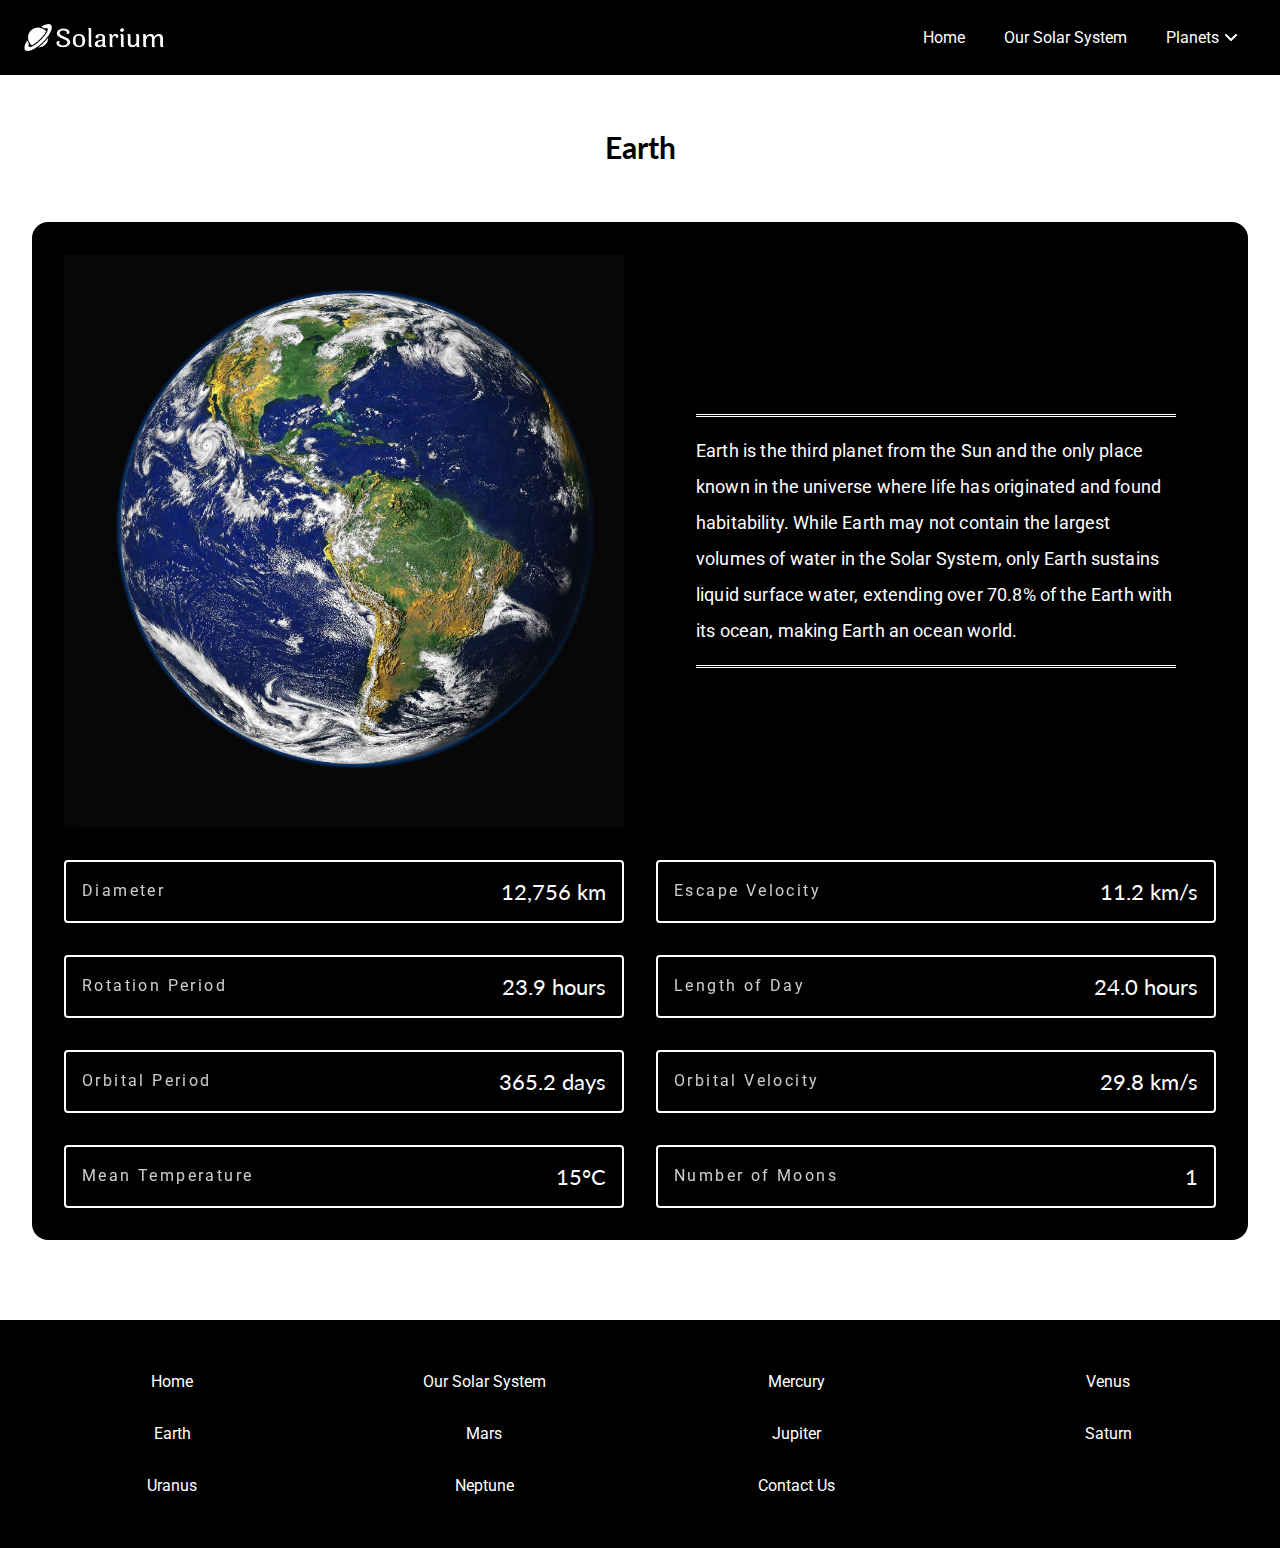
==== pages/earth.html @ 2299483e "Create all planet pages" ====
<!DOCTYPE html>
<html lang="en">
  <head>
    <meta charset="UTF-8" />
    <meta http-equiv="X-UA-Compatible" content="IE=edge" />
    <meta name="viewport" content="width=device-width, initial-scale=1.0" />
    <link rel="preconnect" href="https://fonts.googleapis.com" />
    <link rel="preconnect" href="https://fonts.gstatic.com" crossorigin />
    <link
      href="https://fonts.googleapis.com/css2?family=Lato:wght@700&family=Roboto:wght@400;500&display=swap"
      rel="stylesheet"
    />
    <link rel="stylesheet" href="../styles.css" />
    <title>Solarium Earth Page</title>
  </head>
  <body>
    <header class="header">
      <img class="header__logo" src="../assets/logo.png" alt="solarium-logo" />
      <nav class="header__nav">
        <a class="header__link" href="/index.html">Home</a>
        <a class="header__link" href="/pages/planets.html">Our Solar System</a>
        <div class="header__dropdown">
          <p class="header__dropdown_heading">Planets</p>
          <img
            class="header__dropdown_icon"
            src="../assets/icon-down-arrow.svg"
            alt="down-arrow"
          />
          <div class="header__dropdown_box">
            <a class="header__link" href="/pages/mercury.html">Mercury</a>
            <a class="header__link" href="/pages/venus.html">Venus</a>
            <a class="header__link" href="/pages/earth.html">Earth</a>
            <a class="header__link" href="/pages/mars.html">Mars</a>
            <a class="header__link" href="/pages/jupiter.html">Jupiter</a>
            <a class="header__link" href="/pages/saturn.html">Saturn</a>
            <a class="header__link" href="/pages/uranus.html">Uranus</a>
            <a class="header__link" href="/pages/neptune.html">Neptune</a>
          </div>
        </div>
      </nav>
    </header>
    <section class="planet">
      <h2 class="planet__heading">Earth</h2>
      <div class="planet__box">
        <div class="planet__img_box">
          <img
            class="planet__img"
            src="../assets/img-earth.jpg"
            alt="earth-planet"
          />
        </div>
        <div class="planet__description_box">
          <p class="planet__description">
            Earth is the third planet from the Sun and the only place known in
            the universe where life has originated and found habitability. While
            Earth may not contain the largest volumes of water in the Solar
            System, only Earth sustains liquid surface water, extending over
            70.8% of the Earth with its ocean, making Earth an ocean world.
          </p>
        </div>
        <div class="planet__info_box">
          <div class="planet__info">
            <p class="planet__info_label">Diameter</p>
            <p class="planet__info_value">12,756 km</p>
          </div>
          <div class="planet__info">
            <p class="planet__info_label">Escape Velocity</p>
            <p class="planet__info_value">11.2 km/s</p>
          </div>
          <div class="planet__info">
            <p class="planet__info_label">Rotation Period</p>
            <p class="planet__info_value">23.9 hours</p>
          </div>
          <div class="planet__info">
            <p class="planet__info_label">Length of Day</p>
            <p class="planet__info_value">24.0 hours</p>
          </div>
          <div class="planet__info">
            <p class="planet__info_label">Orbital Period</p>
            <p class="planet__info_value">365.2 days</p>
          </div>
          <div class="planet__info">
            <p class="planet__info_label">Orbital Velocity</p>
            <p class="planet__info_value">29.8 km/s</p>
          </div>
          <div class="planet__info">
            <p class="planet__info_label">Mean Temperature</p>
            <p class="planet__info_value">15&deg;C</p>
          </div>
          <div class="planet__info">
            <p class="planet__info_label">Number of Moons</p>
            <p class="planet__info_value">1</p>
          </div>
        </div>
      </div>
    </section>
    <footer class="footer">
      <a class="footer__link" href="/index.html">Home</a>
      <a class="footer__link" href="/pages/planets.html">Our Solar System</a>
      <a class="footer__link" href="/pages/mercury.html">Mercury</a>
      <a class="footer__link" href="/pages/venus.html">Venus</a>
      <a class="footer__link" href="/pages/earth.html">Earth</a>
      <a class="footer__link" href="/pages/mars.html">Mars</a>
      <a class="footer__link" href="/pages/jupiter.html">Jupiter</a>
      <a class="footer__link" href="/pages/saturn.html">Saturn</a>
      <a class="footer__link" href="/pages/uranus.html">Uranus</a>
      <a class="footer__link" href="/pages/neptune.html">Neptune</a>
      <a class="footer__link" href="">Contact Us</a>
    </footer>
  </body>
</html>
---- styles.css ----
* {
  box-sizing: border-box;
}

body {
  margin: 0;
}

.header {
  display: flex;
  flex-direction: row;
  justify-content: center;
  align-items: center;
  width: 100%;
  background-color: #000000;
  padding: 1.5rem;
}

.header__logo {
  user-select: none;
  width: 8.75rem;
  filter: brightness(0) invert(1);
  margin-right: auto;
}

.header__nav {
  display: flex;
  flex-direction: row;
  justify-content: space-around;
  align-items: center;
  width: 100%;
  max-width: 22rem;
  margin-left: 2rem;
}

.header__link {
  user-select: none;
  cursor: pointer;
  text-align: center;
  color: #ffffff;
  font-family: "Roboto", sans-serif;
  text-decoration: none;
  text-underline-offset: 0.5rem;
  margin: 0;
}

.header__link:hover {
  text-decoration: underline;
}

.header__dropdown {
  position: relative;
  display: flex;
  flex-direction: row;
  justify-content: center;
  align-items: center;
}

.header__dropdown:hover .header__dropdown_box {
  display: flex;
}

.header__dropdown_heading {
  user-select: none;
  color: #ffffff;
  font-family: "Roboto", sans-serif;
  padding: 1.5rem 0;
  margin: -1.5rem 0;
}

.header__dropdown_icon {
  width: 0.75rem;
  filter: brightness(0) invert(1);
  margin-left: 0.35rem;
}

.header__dropdown_box {
  position: absolute;
  top: 1.5rem;
  left: -1.5rem;
  display: none;
  flex-direction: column;
  justify-content: flex-start;
  align-items: flex-start;
  background-color: #000000;
  border-radius: 0.5rem;
  padding: 1.5rem 1.5rem 0.75rem;
}

.header__dropdown_box .header__link {
  margin-bottom: 1rem;
}

.intro {
  display: flex;
  flex-direction: row;
  justify-content: space-between;
  align-items: stretch;
  width: 100%;
  background-color: #ffffff;
}

.intro__text_box {
  display: flex;
  flex-direction: column;
  justify-content: center;
  align-items: flex-start;
  padding: 5rem;
  margin-left: auto;
  margin-right: auto;
}

.intro__heading {
  max-width: 23rem;
  font-family: "Lato", sans-serif;
  font-size: 2rem;
  line-height: 2.5rem;
  margin: 0 0 2rem 0;
}

.intro__button {
  all: unset;
  user-select: none;
  cursor: pointer;
  background-color: #000000;
  color: #ffffff;
  font-family: "Roboto", sans-serif;
  font-size: 0.9rem;
  font-weight: 500;
  border: 0.15rem solid #000000;
  border-radius: 1.5rem;
  padding: 0.75rem 2rem;
  transition: 0.25s ease-in-out;
}

.intro__button:hover {
  background-color: transparent;
  color: #000000;
}

.intro__img_box {
  display: flex;
}

.intro__img {
  object-fit: cover;
  width: 100%;
  max-width: 65rem;
}

.gallery {
  display: grid;
  grid-template-columns: 1fr 1fr 1fr 1fr;
  row-gap: 3rem;
  justify-items: center;
  align-items: center;
  width: 100%;
  background-color: #000000;
  padding: 5rem 0;
}

.gallery__img {
  user-select: none;
  width: 10rem;
}

.newsletter {
  display: flex;
  flex-direction: column;
  justify-content: flex-start;
  align-items: center;
  width: 100%;
  padding: 3.5rem;
}

.newsletter__heading {
  text-align: center;
  font-family: "Lato", sans-serif;
  font-size: 1.75rem;
  line-height: 2rem;
  margin: 0;
}

.newsletter__paragraph {
  text-align: center;
  max-width: 25rem;
  font-family: "Roboto", sans-serif;
  line-height: 1.5rem;
  margin-bottom: 2rem;
}

.newsletter__form {
  width: 100%;
}

.newsletter__box {
  display: flex;
  flex-direction: column;
  justify-content: flex-start;
  align-items: center;
  width: 100%;
}

.newsletter__input {
  width: 100%;
  max-width: 15rem;
  font-family: "Roboto", sans-serif;
  border: 0.1rem solid #808080;
  border-radius: 0.5rem;
  outline-color: #000000;
  padding: 0.75rem;
  margin-bottom: 1.25rem;
}

.newsletter__input::placeholder {
  font-family: "Roboto", sans-serif;
  opacity: 0.6;
}

.newsletter__button {
  all: unset;
  user-select: none;
  cursor: pointer;
  background-color: #000000;
  color: #ffffff;
  font-family: "Roboto", sans-serif;
  font-size: 0.9rem;
  font-weight: 500;
  border: 0.15rem solid #000000;
  border-radius: 1.5rem;
  padding: 0.75rem 3rem;
  margin-top: 0.5rem;
  transition: 0.25s ease-in-out;
}

.newsletter__button:hover {
  background-color: transparent;
  color: #000000;
}

.footer {
  display: grid;
  grid-template-columns: 1fr 1fr 1fr 1fr;
  justify-items: center;
  row-gap: 1.5rem;
  column-gap: 1rem;
  width: 100%;
  background-color: #000000;
  padding: 3rem 1.5rem;
}

.footer__link {
  user-select: none;
  cursor: pointer;
  text-align: center;
  color: #ffffff;
  font-family: "Roboto", sans-serif;
  line-height: 1.75rem;
  text-decoration: none;
  text-underline-offset: 0.5rem;
  margin: 0;
}

.footer__link:hover {
  text-decoration: underline;
}

.planets {
  display: flex;
  flex-direction: column;
  justify-content: flex-start;
  align-items: center;
  padding: 2rem 2rem 5rem;
}

.planets__heading {
  text-align: center;
  font-family: "Lato", sans-serif;
  font-size: 1.85rem;
  line-height: 2rem;
  margin-bottom: 3.6rem;
}

.planets__table {
  text-align: center;
  width: 100%;
  max-width: 70rem;
  background-color: #000000;
  border-radius: 1rem;
}

.planets__table td {
  padding: 1rem;
}

.planets__img {
  user-select: none;
  width: 35vw;
  max-width: 25rem;
}

.planets__box {
  display: flex;
  flex-direction: column;
  justify-content: center;
  align-items: center;
  min-height: 10.5rem;
}

.planets__name {
  color: #ffffff;
  font-family: "Lato", sans-serif;
  font-size: 1.375rem;
  line-height: 1.5rem;
  text-decoration: overline underline;
  text-underline-offset: 0.55rem;
  margin: 0 0 1.5rem 0;
}

.planets__info {
  color: #ffffff;
  font-family: "Roboto", sans-serif;
  font-size: 0.975rem;
  line-height: 1rem;
  margin: 0.425rem 0;
}

.planets__info_label {
  font-weight: 500;
}

.planets__button {
  all: unset;
  user-select: none;
  cursor: pointer;
  background-color: #ffffff;
  color: #000000;
  font-family: "Roboto", sans-serif;
  font-size: 0.9rem;
  font-weight: 500;
  border: 0.15rem solid #ffffff;
  border-radius: 1.5rem;
  padding: 0.75rem 2rem;
  margin-top: 1.25rem;
  transition: 0.25s ease-in-out;
}

.planets__button:hover {
  background-color: transparent;
  color: #ffffff;
}

.planet {
  display: flex;
  flex-direction: column;
  justify-content: flex-start;
  align-items: center;
  padding: 2rem 2rem 5rem;
}

.planet__heading {
  text-align: center;
  font-family: "Lato", sans-serif;
  font-size: 1.85rem;
  line-height: 2rem;
  margin-bottom: 3.6rem;
}

.planet__box {
  display: grid;
  grid-template-columns: 1fr 1fr;
  justify-items: center;
  align-items: center;
  row-gap: 2rem;
  column-gap: 2rem;
  width: 100%;
  background-color: #000000;
  border-radius: 1rem;
  padding: 2rem;
}

.planet__img_box {
  display: flex;
  flex-direction: column;
  justify-content: center;
  align-items: center;
}

.planet__img {
  width: 100%;
  max-width: 50rem;
}

.planet__description_box {
  display: flex;
  flex-direction: row;
  justify-content: center;
  align-items: center;
}

.planet__description {
  max-width: 30rem;
  color: #ffffff;
  font-family: "Roboto", sans-serif;
  font-size: 1.15rem;
  letter-spacing: 0.01rem;
  line-height: 2.25rem;
  border-top: 0.2rem double #ffffff;
  border-bottom: 0.2rem double #ffffff;
  padding-top: 1rem;
  padding-bottom: 1rem;
  margin: 0;
}

.planet__info_box {
  grid-column: auto / span 2;
  display: grid;
  grid-template-columns: 1fr 1fr 1fr 1fr;
  row-gap: 2rem;
  column-gap: 2rem;
  width: 100%;
}

.planet__info {
  display: flex;
  flex-direction: row;
  justify-content: space-between;
  align-items: center;
  user-select: none;
  width: 100%;
  background-color: #000000;
  border: 0.15rem solid #ffffff;
  border-radius: 0.25rem;
  padding: 1rem;
  transition: 0.25s ease-in-out;
}

.planet__info:hover {
  border-radius: 1rem;
}

.planet__info:hover .planet__info_label {
  letter-spacing: 0.3rem;
}

.planet__info_label {
  color: #ffffff;
  font-family: "Roboto", sans-serif;
  font-size: 0.975rem;
  font-weight: 400;
  letter-spacing: 0.15rem;
  opacity: 0.8;
  margin: 0;
  transition: 0.25s ease-in-out;
}

.planet__info_value {
  color: #ffffff;
  font-family: "Lato", sans-serif;
  font-size: 1.375rem;
  margin: 0;
}

@media (max-width: 1700px) {
  .planet__info_box {
    grid-template-columns: 1fr 1fr;
  }
}

@media (max-width: 950px) {
  .intro {
    flex-direction: column-reverse;
  }

  .intro__text_box {
    align-items: center;
  }

  .intro__heading {
    text-align: center;
    line-height: 2.625rem;
  }

  .gallery {
    grid-template-columns: 1fr 1fr;
  }

  .planets {
    padding-left: 1rem;
    padding-right: 1rem;
  }

  .planets__table {
    padding-top: 1.25rem;
    padding-bottom: 1.25rem;
  }

  .planet {
    padding-left: 1rem;
    padding-right: 1rem;
  }

  .planet__img_box {
    grid-column: auto / span 2;
  }

  .planet__img {
    max-width: 25rem;
  }

  .planet__description_box {
    grid-column: auto / span 2;
    text-align: center;
    margin-bottom: 2rem;
  }

  .planet__description {
    max-width: 40rem;
  }

  .planet__info_box {
    grid-template-columns: 1fr;
  }
}

@media (max-width: 600px) {
  .header {
    flex-direction: column;
    justify-content: flex-start;
    align-items: stretch;
  }

  .header__logo {
    align-self: center;
    margin-right: 0;
    margin-bottom: 1.5rem;
  }

  .header__nav {
    max-width: none;
    margin-left: 0;
    margin-bottom: 0.25rem;
  }

  .intro__text_box {
    padding-left: 2rem;
    padding-right: 2rem;
  }

  .footer {
    grid-template-columns: 1fr 1fr 1fr;
  }
}

@media (max-width: 500px) {
  .planet__info {
    flex-direction: column;
  }

  .planet__info_label {
    text-align: center;
    margin-bottom: 0.125rem;
  }
}

@media (max-width: 400px) {
  .header__nav {
    flex-direction: column;
    min-height: 7.5rem;
    margin-bottom: 0.5rem;
  }

  .gallery {
    grid-template-columns: 1fr;
  }

  .footer {
    display: flex;
    flex-direction: column;
  }
}
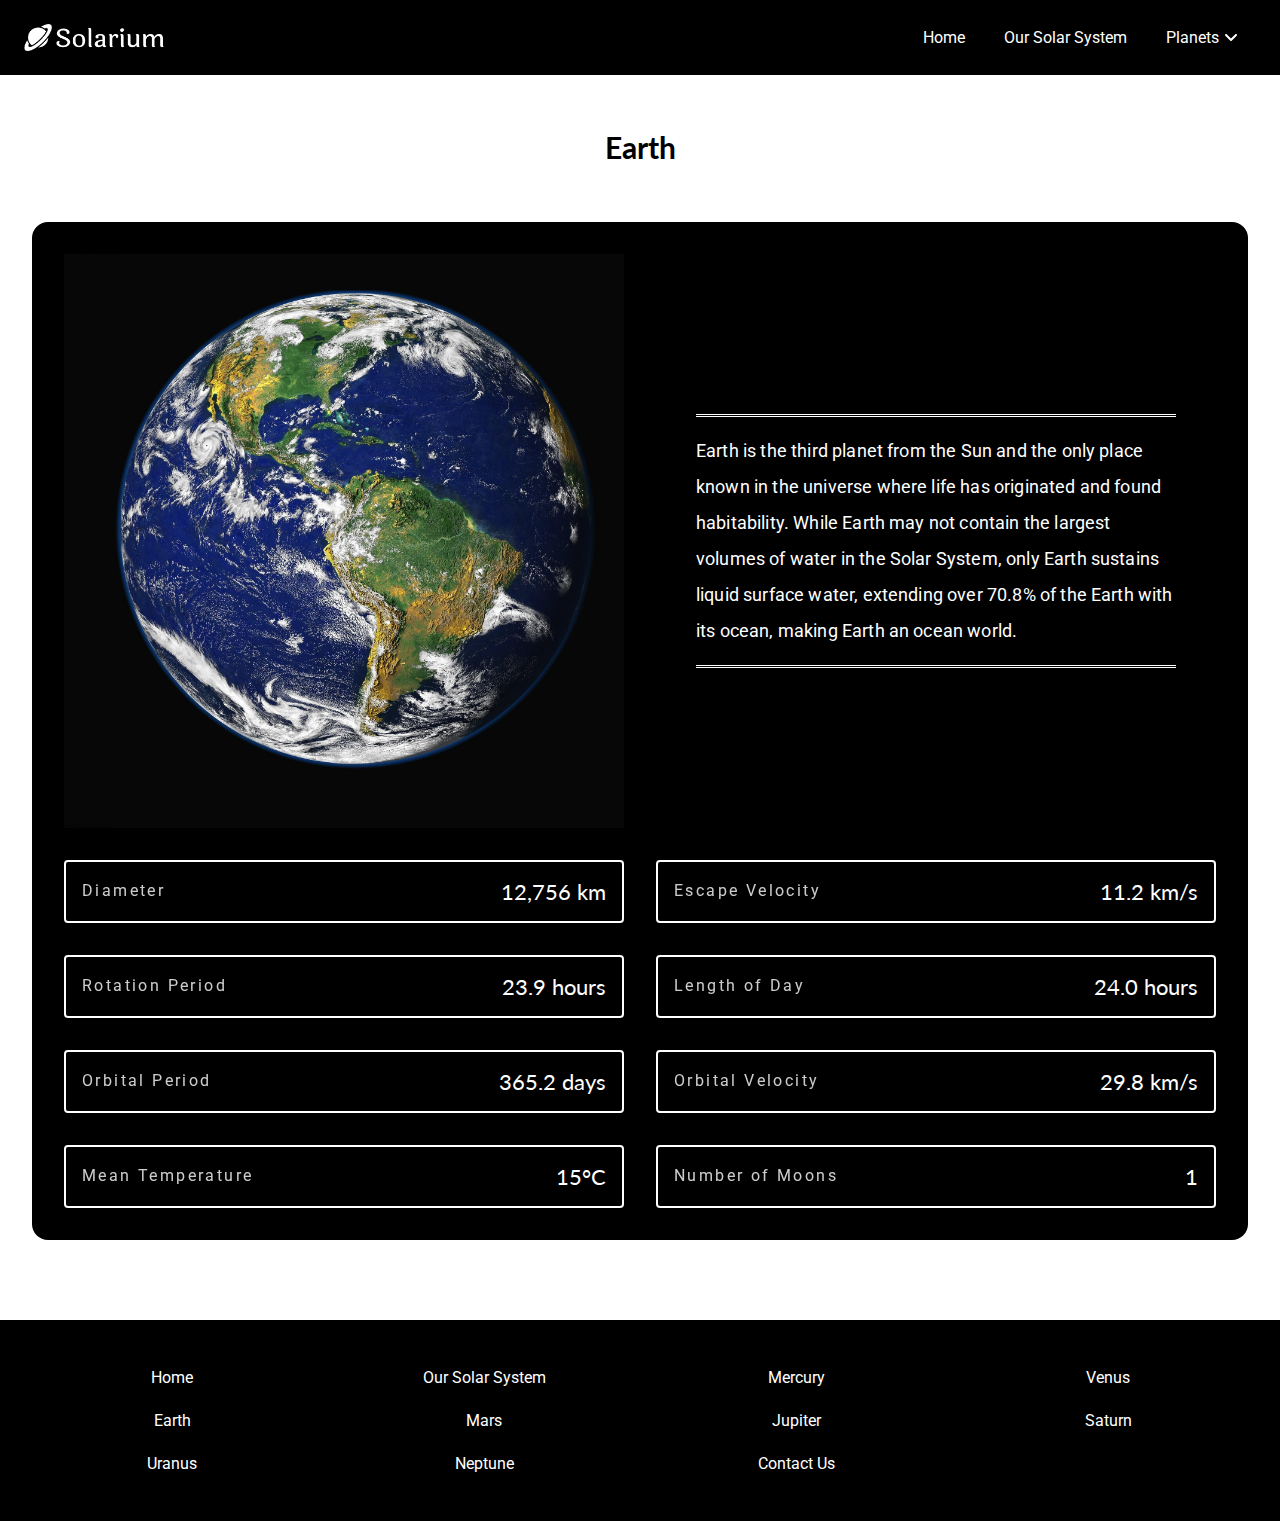
==== commit 5edc57ed: "Add mailto link to footer" ====
--- a/pages/earth.html
+++ b/pages/earth.html
@@ -105,7 +105,9 @@
       <a class="footer__link" href="/pages/saturn.html">Saturn</a>
       <a class="footer__link" href="/pages/uranus.html">Uranus</a>
       <a class="footer__link" href="/pages/neptune.html">Neptune</a>
-      <a class="footer__link" href="">Contact Us</a>
+      <a class="footer__link" href="mailto:vasubeachoo@hotmail.com">
+        Contact Us
+      </a>
     </footer>
   </body>
 </html>
--- a/styles.css
+++ b/styles.css
@@ -34,18 +34,30 @@
 }
 
 .header__link {
+  position: relative;
   user-select: none;
   cursor: pointer;
   text-align: center;
   color: #ffffff;
   font-family: "Roboto", sans-serif;
   text-decoration: none;
-  text-underline-offset: 0.5rem;
   margin: 0;
 }
 
-.header__link:hover {
-  text-decoration: underline;
+.header__link:after {
+  position: absolute;
+  top: 1.375rem;
+  left: 0;
+  content: "";
+  width: 0%;
+  height: 0.15rem;
+  cursor: auto;
+  background-color: #ffffff;
+  transition: 0.25s ease-in-out;
+}
+
+.header__link:hover:after {
+  width: 100%;
 }
 
 .header__dropdown {
@@ -250,19 +262,30 @@
 }
 
 .footer__link {
+  position: relative;
   user-select: none;
   cursor: pointer;
   text-align: center;
   color: #ffffff;
   font-family: "Roboto", sans-serif;
-  line-height: 1.75rem;
   text-decoration: none;
-  text-underline-offset: 0.5rem;
   margin: 0;
 }
 
-.footer__link:hover {
-  text-decoration: underline;
+.footer__link:after {
+  position: absolute;
+  top: 1.375rem;
+  left: 0;
+  content: "";
+  width: 0%;
+  height: 0.15rem;
+  cursor: auto;
+  background-color: #ffffff;
+  transition: 0.25s ease-in-out;
+}
+
+.footer__link:hover:after {
+  width: 100%;
 }
 
 .planets {
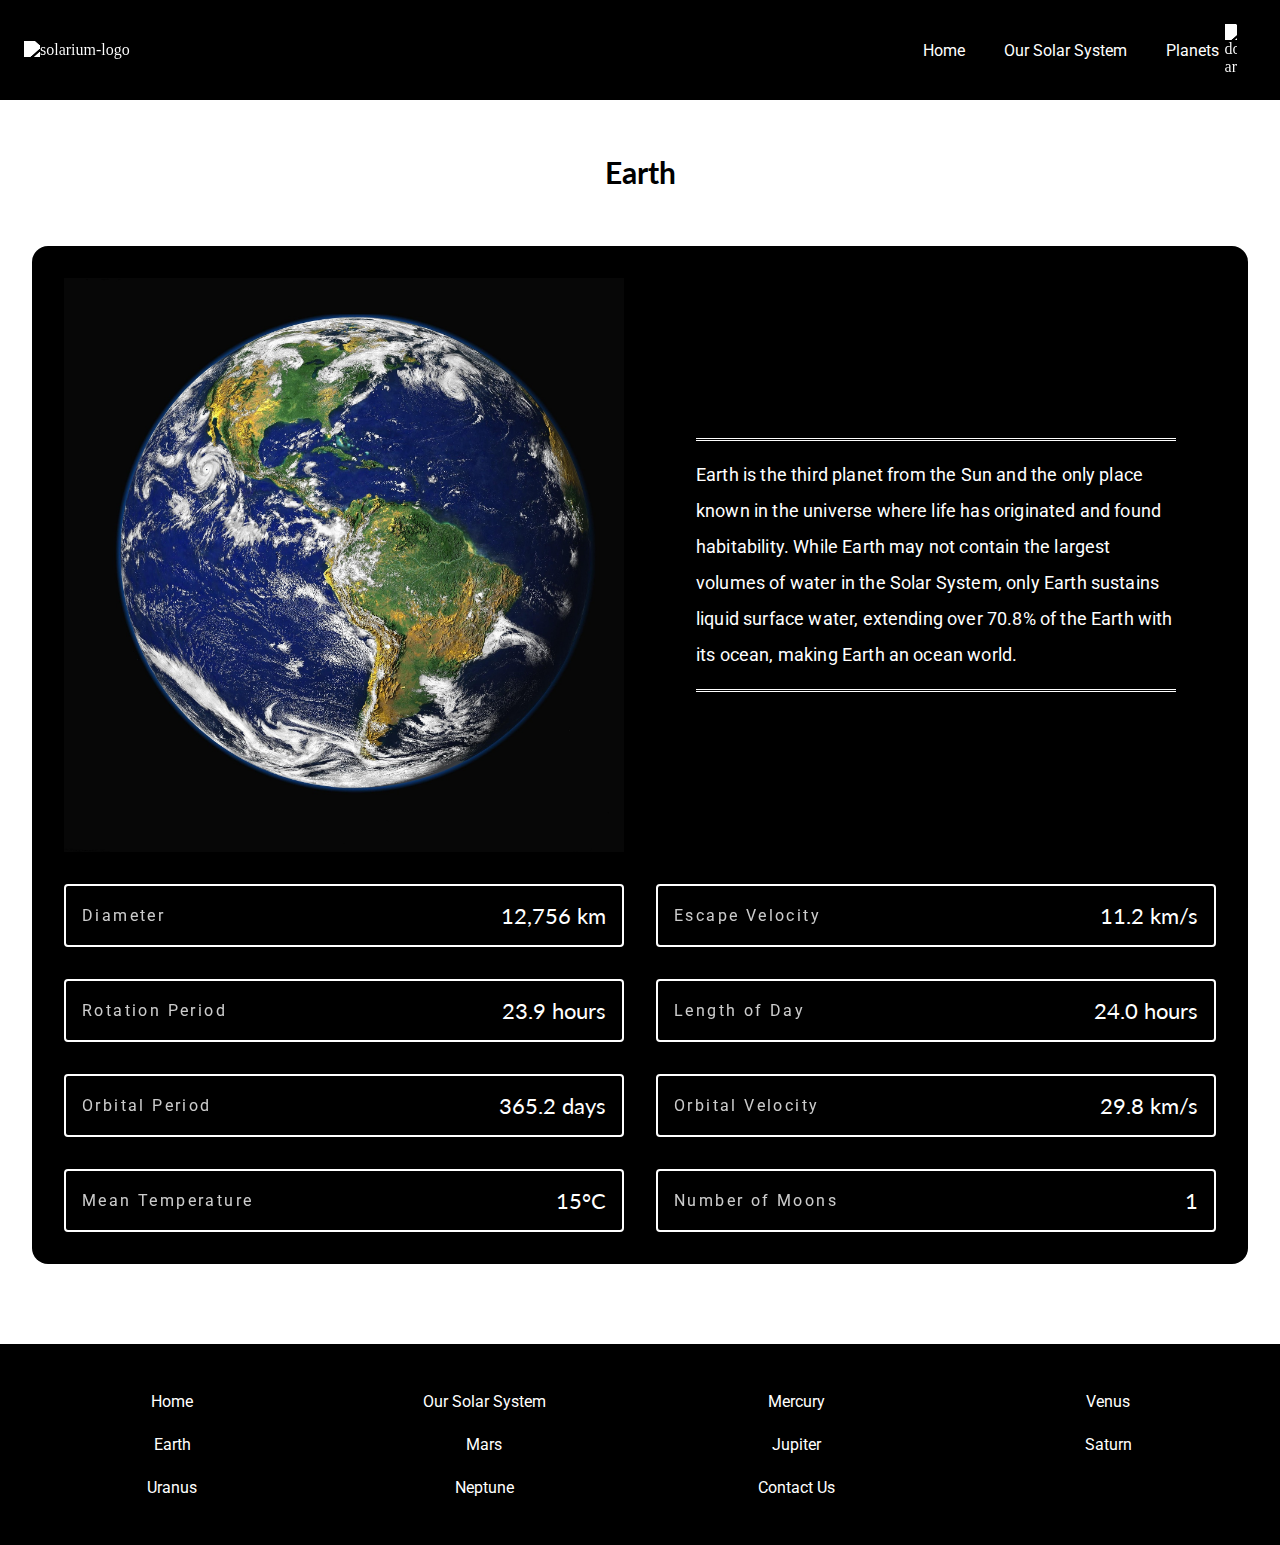
==== commit 86be2678: "Update link paths" ====
--- a/pages/earth.html
+++ b/pages/earth.html
@@ -15,26 +15,42 @@
   </head>
   <body>
     <header class="header">
-      <img class="header__logo" src="../assets/logo.png" alt="solarium-logo" />
+      <img class="header__logo" src="./assets/logo.png" alt="solarium-logo" />
       <nav class="header__nav">
-        <a class="header__link" href="/index.html">Home</a>
-        <a class="header__link" href="/pages/planets.html">Our Solar System</a>
+        <a class="header__link" href="/solarium/index.html">Home</a>
+        <a class="header__link" href="/solarium/pages/planets.html">
+          Our Solar System
+        </a>
         <div class="header__dropdown">
           <p class="header__dropdown_heading">Planets</p>
           <img
             class="header__dropdown_icon"
-            src="../assets/icon-down-arrow.svg"
+            src="./assets/icon-down-arrow.svg"
             alt="down-arrow"
           />
           <div class="header__dropdown_box">
-            <a class="header__link" href="/pages/mercury.html">Mercury</a>
-            <a class="header__link" href="/pages/venus.html">Venus</a>
-            <a class="header__link" href="/pages/earth.html">Earth</a>
-            <a class="header__link" href="/pages/mars.html">Mars</a>
-            <a class="header__link" href="/pages/jupiter.html">Jupiter</a>
-            <a class="header__link" href="/pages/saturn.html">Saturn</a>
-            <a class="header__link" href="/pages/uranus.html">Uranus</a>
-            <a class="header__link" href="/pages/neptune.html">Neptune</a>
+            <a class="header__link" href="/solarium/pages/mercury.html">
+              Mercury
+            </a>
+            <a class="header__link" href="/solarium/pages/venus.html">
+              Venus
+            </a>
+            <a class="header__link" href="/solarium/pages/earth.html">
+              Earth
+            </a>
+            <a class="header__link" href="/solarium/pages/mars.html"> Mars </a>
+            <a class="header__link" href="/solarium/pages/jupiter.html">
+              Jupiter
+            </a>
+            <a class="header__link" href="/solarium/pages/saturn.html">
+              Saturn
+            </a>
+            <a class="header__link" href="/solarium/pages/uranus.html">
+              Uranus
+            </a>
+            <a class="header__link" href="/solarium/pages/neptune.html">
+              Neptune
+            </a>
           </div>
         </div>
       </nav>
@@ -95,16 +111,18 @@
       </div>
     </section>
     <footer class="footer">
-      <a class="footer__link" href="/index.html">Home</a>
-      <a class="footer__link" href="/pages/planets.html">Our Solar System</a>
-      <a class="footer__link" href="/pages/mercury.html">Mercury</a>
-      <a class="footer__link" href="/pages/venus.html">Venus</a>
-      <a class="footer__link" href="/pages/earth.html">Earth</a>
-      <a class="footer__link" href="/pages/mars.html">Mars</a>
-      <a class="footer__link" href="/pages/jupiter.html">Jupiter</a>
-      <a class="footer__link" href="/pages/saturn.html">Saturn</a>
-      <a class="footer__link" href="/pages/uranus.html">Uranus</a>
-      <a class="footer__link" href="/pages/neptune.html">Neptune</a>
+      <a class="footer__link" href="/solarium/index.html">Home</a>
+      <a class="footer__link" href="/solarium/pages/planets.html">
+        Our Solar System
+      </a>
+      <a class="footer__link" href="/solarium/pages/mercury.html">Mercury </a>
+      <a class="footer__link" href="/solarium/pages/venus.html">Venus</a>
+      <a class="footer__link" href="/solarium/pages/earth.html">Earth</a>
+      <a class="footer__link" href="/solarium/pages/mars.html">Mars</a>
+      <a class="footer__link" href="/solarium/pages/jupiter.html">Jupiter </a>
+      <a class="footer__link" href="/solarium/pages/saturn.html">Saturn</a>
+      <a class="footer__link" href="/solarium/pages/uranus.html">Uranus</a>
+      <a class="footer__link" href="/solarium/pages/neptune.html"> Neptune </a>
       <a class="footer__link" href="mailto:vasubeachoo@hotmail.com">
         Contact Us
       </a>
--- a/styles.css
+++ b/styles.css
@@ -171,9 +171,39 @@
   padding: 5rem 0;
 }
 
+.gallery__img_box {
+  position: relative;
+  display: flex;
+  flex-direction: column;
+  justify-content: center;
+  align-items: center;
+  user-select: none;
+  cursor: pointer;
+}
+
+.gallery__img_box:hover .gallery__img_label {
+  opacity: 1;
+}
+
+.gallery__img_box:hover .gallery__img {
+  opacity: 0.5;
+}
+
 .gallery__img {
-  user-select: none;
   width: 10rem;
+  transition: 0.25s ease-in-out;
+}
+
+.gallery__img_label {
+  opacity: 0;
+  position: absolute;
+  color: #ffffff;
+  font-family: "Lato", sans-serif;
+  font-size: 1.375rem;
+  line-height: 1.5rem;
+  text-decoration: overline underline;
+  text-underline-offset: 0.55rem;
+  transition: 0.25s ease-in-out;
 }
 
 .newsletter {
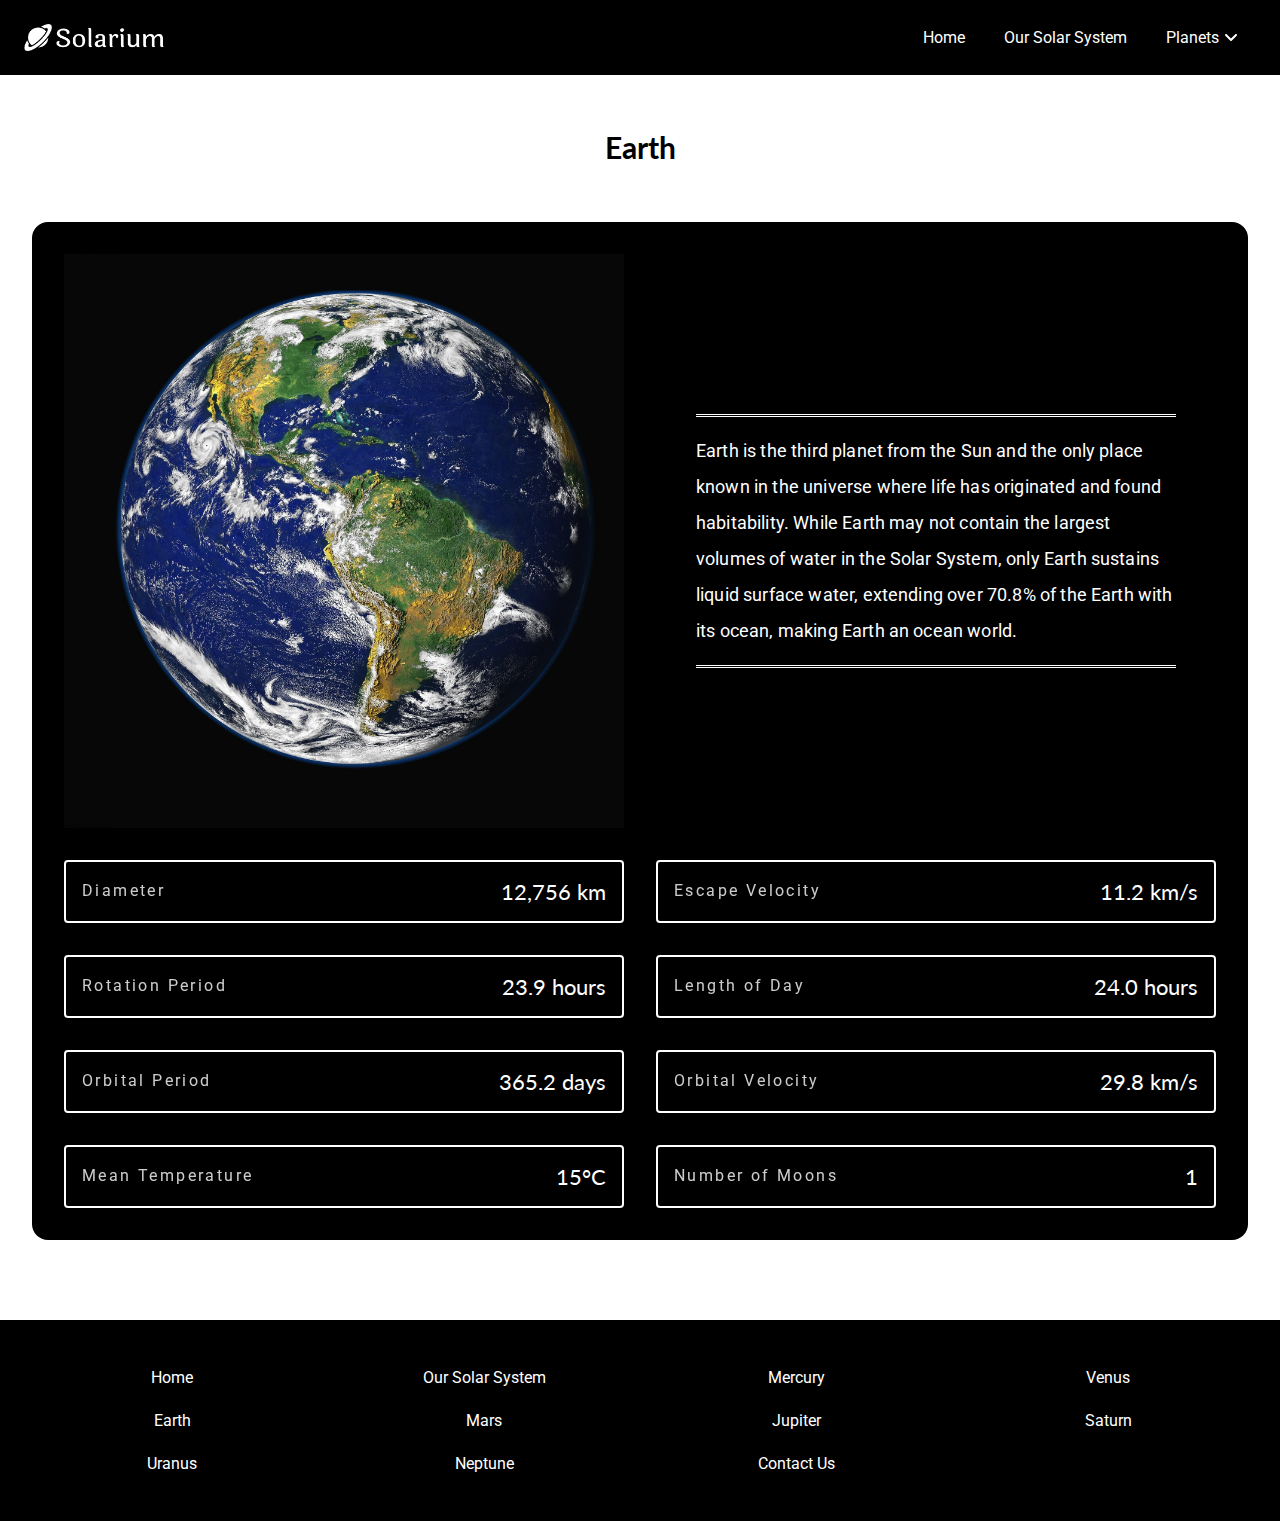
==== commit c38bb67e: "Update header image file paths" ====
--- a/pages/earth.html
+++ b/pages/earth.html
@@ -15,7 +15,7 @@
   </head>
   <body>
     <header class="header">
-      <img class="header__logo" src="./assets/logo.png" alt="solarium-logo" />
+      <img class="header__logo" src="../assets/logo.png" alt="solarium-logo" />
       <nav class="header__nav">
         <a class="header__link" href="/solarium/index.html">Home</a>
         <a class="header__link" href="/solarium/pages/planets.html">
@@ -25,7 +25,7 @@
           <p class="header__dropdown_heading">Planets</p>
           <img
             class="header__dropdown_icon"
-            src="./assets/icon-down-arrow.svg"
+            src="../assets/icon-down-arrow.svg"
             alt="down-arrow"
           />
           <div class="header__dropdown_box">
